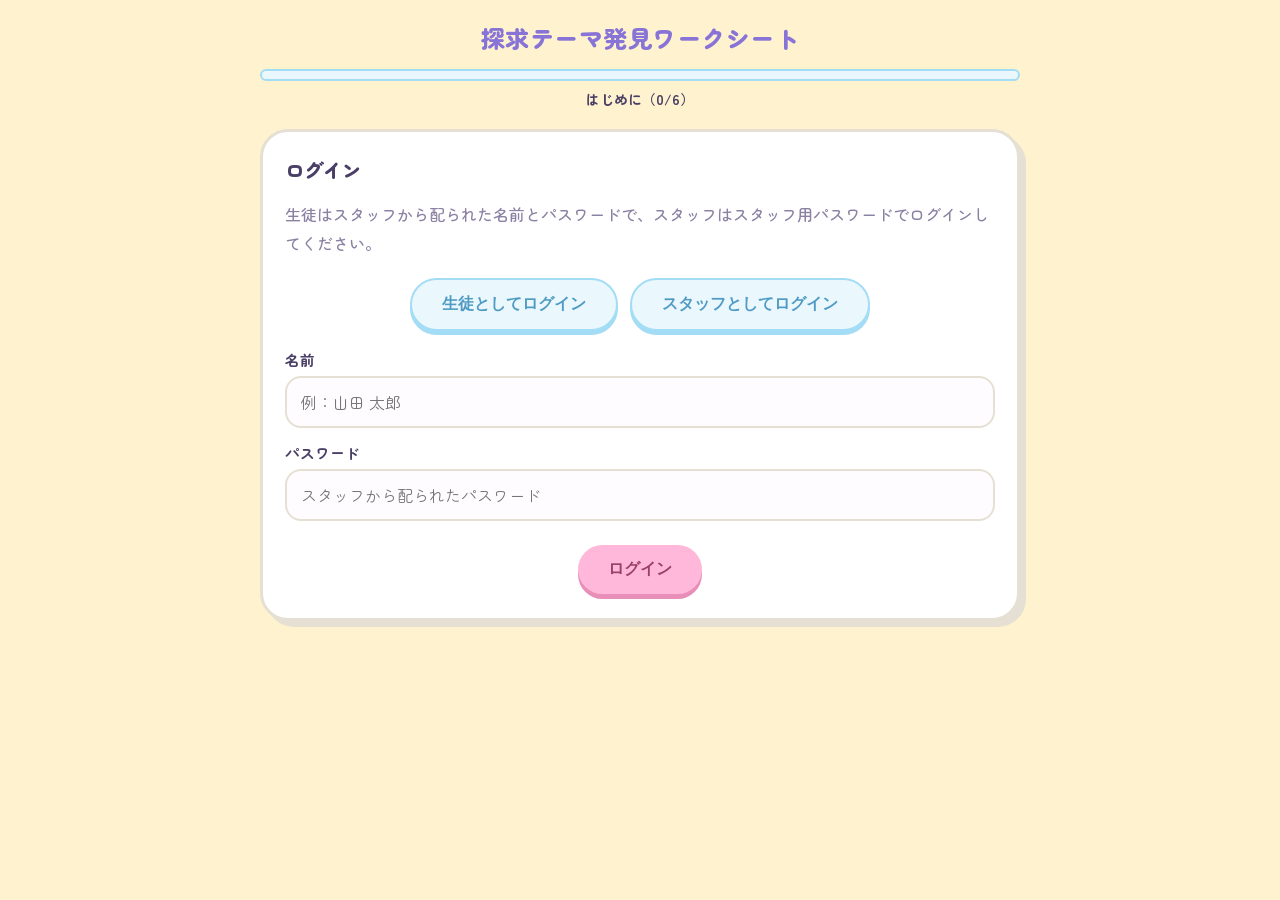
==== index.html @ 1275857d "Add files via upload" ====
<!DOCTYPE html>
<html lang="ja">
<head>
<meta charset="UTF-8">
<meta name="viewport" content="width=device-width, initial-scale=1.0">
<meta name="robots" content="noindex, nofollow">
<title>探求テーマ発見ワークシート</title>
<link rel="stylesheet" href="style.css">
</head>
<body>
<div class="app">
  <div id="app-header"></div>

  <div class="card">
    <h2>「好き」や「気になる」から、調べてみたい問いをつくろう</h2>
    <p class="lead">
      まず30個の文を直感でチェックします。「少しでも気になる」「もっと知りたい」と思ったら
      点数を高めに、そうでなければ低めに選んでください。迷ったときは、深く考えすぎず
      今の気分で選んでOKです。
    </p>

    <label class="field">名前
      <input type="text" id="name" placeholder="例：山田 太郎">
    </label>
    <label class="field">学年
      <input type="text" id="grade" placeholder="例：中学2年">
    </label>
    <label class="field">日付
      <input type="date" id="date">
    </label>
  </div>

  <div class="intro-buttons">
    <button type="button" class="btn btn-primary" id="start-btn">はじめる →</button>
  </div>
  <div class="intro-buttons">
    <a class="btn btn-ghost" href="mypage.html">自分の結果を見る</a>
  </div>
  <div class="intro-buttons">
    <button type="button" class="btn btn-ghost" id="logout-btn" style="opacity:.7;">ログアウト</button>
  </div>
</div>

<script src="app.js"></script>
<script>
  renderHeader(0);
  const auth = requireStudentAuth();

  if (auth) {
    const state = loadState();
    document.getElementById("name").value = auth.name;
    document.getElementById("name").disabled = true;
    document.getElementById("grade").value = state.profile.grade;
    document.getElementById("date").value = state.profile.date || new Date().toISOString().slice(0, 10);

    document.getElementById("start-btn").addEventListener("click", () => {
      state.profile.name = auth.name;
      state.profile.grade = document.getElementById("grade").value.trim();
      state.profile.date = document.getElementById("date").value;
      saveState(state);
      goTo("step1.html");
    });

    document.getElementById("logout-btn").addEventListener("click", logout);
  }
</script>
</body>
</html>
---- style.css ----
@import url('https://fonts.googleapis.com/css2?family=Zen+Maru+Gothic:wght@400;500;700;900&display=swap');

:root {
  --purple: #b9a6f7;
  --purple-dark: #8874d6;
  --pink: #ffb8d9;
  --pink-dark: #e88fb9;
  --blue: #a3ddf5;
  --blue-dark: #4f9bc4;
  --ink: #4a3f66;
  --muted: #8b81a3;
  --bg: #fff3cf;
  --card: #ffffff;
  --border: #e5e0d3;
}

* { box-sizing: border-box; }

body {
  margin: 0;
  min-height: 100vh;
  font-family: "Zen Maru Gothic", "Hiragino Kaku Gothic ProN", "Yu Gothic", sans-serif;
  background: var(--bg);
  color: var(--ink);
  padding: 20px 14px 60px;
}

.app {
  max-width: 760px;
  margin: 0 auto;
}

#app-header {
  margin-bottom: 20px;
}

.app-title {
  font-size: 1.5rem;
  font-weight: 900;
  margin: 0 0 14px;
  color: var(--purple-dark);
  text-align: center;
  letter-spacing: .02em;
}

.progress-track {
  height: 12px;
  background: #eaf7fd;
  border: 2px solid var(--blue);
  border-radius: 99px;
  overflow: hidden;
}

.progress-fill {
  height: 100%;
  background: var(--pink);
  border-radius: 99px;
  transition: width .35s ease;
}

.progress-label {
  text-align: center;
  font-size: .88rem;
  font-weight: 700;
  color: var(--ink);
  margin-top: 8px;
}

.card {
  background: var(--card);
  border: 3px solid var(--border);
  border-radius: 28px;
  padding: 24px 22px;
  margin-bottom: 22px;
  box-shadow: 6px 6px 0 var(--border);
}

.card h2 {
  margin-top: 0;
  font-size: 1.2rem;
  font-weight: 900;
  color: var(--ink);
}

.card p.lead {
  color: var(--muted);
  line-height: 1.8;
  font-weight: 500;
}

label.field {
  display: block;
  margin-bottom: 14px;
  font-weight: 700;
  font-size: .92rem;
}

input[type="text"], input[type="date"], textarea {
  width: 100%;
  margin-top: 6px;
  padding: 12px 14px;
  border-radius: 16px;
  border: 2px solid var(--border);
  font-size: 1rem;
  font-family: inherit;
  background: #fffcff;
  transition: border-color .15s, box-shadow .15s;
}

input[type="text"]:focus, input[type="date"]:focus, textarea:focus {
  outline: none;
  border-color: var(--pink);
  box-shadow: 0 0 0 4px rgba(255, 184, 217, 0.35);
}

textarea { resize: vertical; min-height: 64px; }

.question-row {
  padding: 16px 0;
  border-bottom: 2px dashed var(--border);
}
.question-row:last-child { border-bottom: none; }

.question-text {
  font-size: .95rem;
  font-weight: 500;
  margin-bottom: 10px;
  line-height: 1.6;
}

.scale {
  display: flex;
  gap: 6px;
  justify-content: space-between;
}

.scale label {
  flex: 1;
  text-align: center;
  cursor: pointer;
}

.scale input { display: none; }

.scale .opt {
  display: flex;
  flex-direction: column;
  align-items: center;
  gap: 4px;
  padding: 10px 2px;
  border-radius: 16px;
  border: 2px solid var(--border);
  font-size: .7rem;
  font-weight: 700;
  color: var(--muted);
  transition: transform .12s, box-shadow .12s, background .12s, border-color .12s, color .12s;
}

.scale label:hover .opt {
  transform: translateY(-2px);
}

.scale input:checked + .opt {
  color: #fff;
  border-color: transparent;
  transform: translateY(-2px) scale(1.05);
  box-shadow: 0 4px 0 rgba(0,0,0,0.08);
}

.scale label:nth-child(1) input:checked + .opt { background: #6ec3ff; }
.scale label:nth-child(2) input:checked + .opt { background: #6fe0c3; }
.scale label:nth-child(3) input:checked + .opt { background: #ffd166; }
.scale label:nth-child(4) input:checked + .opt { background: #ff9f6e; }
.scale label:nth-child(5) input:checked + .opt { background: #ff6ea5; }

.scale .num { font-size: 1.1rem; font-weight: 900; }

.hexagon-wrap {
  display: flex;
  justify-content: center;
  padding: 8px 0 4px;
}

.top-cats {
  text-align: center;
  font-size: 1rem;
  font-weight: 700;
  color: var(--purple-dark);
  margin-top: 4px;
  line-height: 1.9;
}

.cat-block {
  margin-bottom: 20px;
  padding-bottom: 18px;
  border-bottom: 2px dashed var(--border);
}
.cat-block:last-child { border-bottom: none; margin-bottom: 0; padding-bottom: 0; }

.cat-block h3 {
  font-size: 1.02rem;
  font-weight: 900;
  margin: 0 0 4px;
}

.cat-block .cat-desc {
  font-size: .8rem;
  color: var(--muted);
  font-weight: 500;
  margin: 0 0 12px;
}

.chip-grid {
  display: flex;
  flex-wrap: wrap;
  gap: 9px;
}

.chip {
  position: relative;
}

.chip input { position: absolute; opacity: 0; }

.chip .chip-label {
  display: inline-block;
  padding: 9px 16px;
  border-radius: 999px;
  border: 2px solid transparent;
  background: color-mix(in srgb, var(--c, var(--muted)) 14%, white);
  color: var(--ink);
  font-size: .86rem;
  font-weight: 700;
  cursor: pointer;
  transition: transform .12s, box-shadow .12s, background .12s, color .12s;
}

.chip .chip-label:hover {
  transform: translateY(-2px) scale(1.04);
}

.chip input:checked + .chip-label {
  color: #fff;
  box-shadow: 0 4px 0 rgba(0,0,0,0.08);
  transform: translateY(-2px);
}

.type-ref-list {
  margin: 0;
  padding-left: 1.4em;
  color: var(--ink);
}

.type-ref-list li {
  padding: 7px 0;
  font-size: .92rem;
  font-weight: 500;
  line-height: 1.5;
}

.check-list label, .radio-list label {
  display: flex;
  align-items: flex-start;
  gap: 10px;
  padding: 12px 0;
  border-bottom: 2px dashed var(--border);
  font-size: .92rem;
  font-weight: 500;
  cursor: pointer;
}
.check-list label:last-child, .radio-list label:last-child { border-bottom: none; }

.select-count {
  font-size: .85rem;
  font-weight: 700;
  color: var(--muted);
  margin-top: 10px;
}

.select-count.warn { color: #e8791a; }

.nav-row {
  display: flex;
  justify-content: space-between;
  align-items: center;
  margin: 22px 0 40px;
}

.btn {
  display: inline-block;
  padding: 14px 30px;
  border-radius: 999px;
  font-size: 1rem;
  font-weight: 900;
  border: none;
  cursor: pointer;
  text-decoration: none;
  text-align: center;
  transition: transform .12s, box-shadow .12s;
}

.btn:active { transform: translateY(2px); }

.btn-primary {
  background: var(--pink);
  color: #99406b;
  box-shadow: 0 5px 0 var(--pink-dark);
}
.btn-primary:hover { transform: translateY(-2px); box-shadow: 0 7px 0 var(--pink-dark); }
.btn-primary:disabled { opacity: .5; cursor: not-allowed; box-shadow: none; }

.btn-ghost {
  background: #eaf7fd;
  color: var(--blue-dark);
  border: 2px solid var(--blue);
  box-shadow: 0 4px 0 var(--blue);
}
.btn-ghost:hover { transform: translateY(-2px); }

.intro-buttons { text-align: center; margin-top: 24px; }

.summary-box {
  background: #fffaf0;
  border: 2px dashed var(--border);
  border-radius: 18px;
  padding: 16px 18px;
  white-space: pre-wrap;
  font-size: .85rem;
  color: var(--ink);
  line-height: 1.6;
}

.final-actions {
  display: flex;
  flex-wrap: wrap;
  gap: 12px;
  justify-content: center;
  margin: 20px 0 8px;
}

.hint {
  font-size: .8rem;
  color: var(--muted);
  margin-top: 4px;
}

.done-banner {
  text-align: center;
  font-weight: 900;
  color: #1f9d5a;
  background: #eafff2;
  border: 2px solid #b8f3d1;
  border-radius: 18px;
  padding: 14px;
  margin-bottom: 16px;
}

@media print {
  #app-header, .nav-row, .final-actions, .btn { display: none !important; }
}
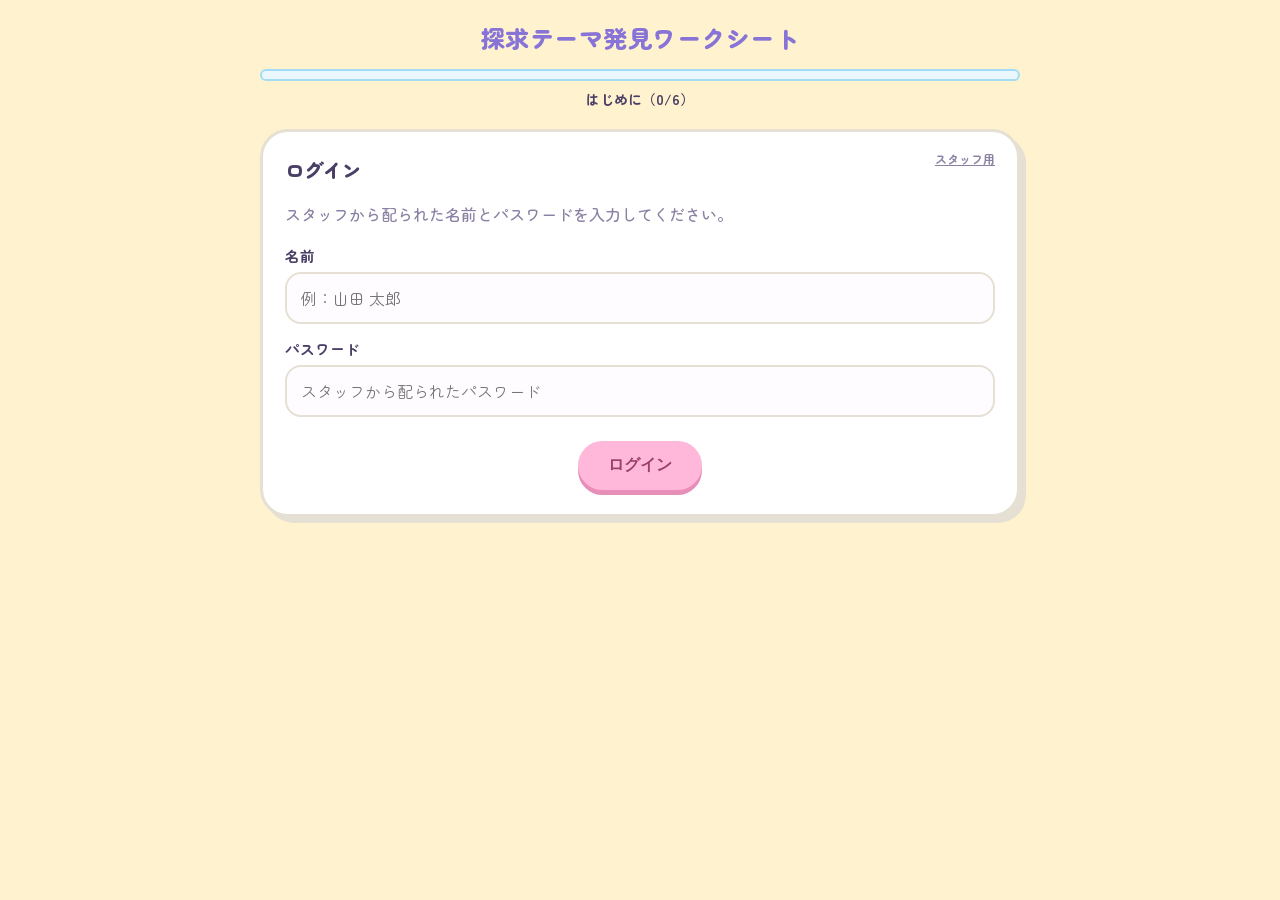
==== commit 971bd27a: "Add files via upload" ====
--- a/index.html
+++ b/index.html
@@ -4,6 +4,7 @@
 <meta charset="UTF-8">
 <meta name="viewport" content="width=device-width, initial-scale=1.0">
 <meta name="robots" content="noindex, nofollow">
+<link rel="icon" type="image/jpeg" href="favicon.jpg">
 <title>探求テーマ発見ワークシート</title>
 <link rel="stylesheet" href="style.css">
 </head>
@@ -34,10 +35,7 @@
     <button type="button" class="btn btn-primary" id="start-btn">はじめる →</button>
   </div>
   <div class="intro-buttons">
-    <a class="btn btn-ghost" href="mypage.html">自分の結果を見る</a>
-  </div>
-  <div class="intro-buttons">
-    <button type="button" class="btn btn-ghost" id="logout-btn" style="opacity:.7;">ログアウト</button>
+    <a class="btn btn-ghost" href="choose.html">← 戻る</a>
   </div>
 </div>
 
@@ -60,8 +58,6 @@
       saveState(state);
       goTo("step1.html");
     });
-
-    document.getElementById("logout-btn").addEventListener("click", logout);
   }
 </script>
 </body>
--- a/style.css
+++ b/style.css
@@ -113,6 +113,39 @@
   box-shadow: 0 0 0 4px rgba(255, 184, 217, 0.35);
 }
 
+select {
+  width: 100%;
+  margin-top: 6px;
+  padding: 12px 42px 12px 16px;
+  border-radius: 999px;
+  border: 2px solid var(--pink);
+  font-size: 1rem;
+  font-weight: 700;
+  font-family: inherit;
+  color: var(--ink);
+  background-color: #fffcff;
+  background-image: url("data:image/svg+xml;utf8,<svg xmlns='http://www.w3.org/2000/svg' viewBox='0 0 24 24'><path d='M6 9l6 6 6-6' fill='none' stroke='%23e88fb9' stroke-width='2.5' stroke-linecap='round' stroke-linejoin='round'/></svg>");
+  background-repeat: no-repeat;
+  background-position: right 14px center;
+  background-size: 18px;
+  appearance: none;
+  -webkit-appearance: none;
+  -moz-appearance: none;
+  cursor: pointer;
+  box-shadow: 0 4px 0 var(--pink-dark);
+  transition: transform .12s, box-shadow .12s, border-color .15s;
+}
+
+select:hover {
+  transform: translateY(-2px);
+}
+
+select:focus {
+  outline: none;
+  border-color: var(--pink-dark);
+  box-shadow: 0 4px 0 var(--pink-dark), 0 0 0 4px rgba(255, 184, 217, 0.35);
+}
+
 textarea { resize: vertical; min-height: 64px; }
 
 .question-row {
@@ -181,6 +214,18 @@
   padding: 8px 0 4px;
 }
 
+.hex-box {
+  width: 320px;
+  height: 320px;
+  max-width: 100%;
+  aspect-ratio: 1 / 1;
+}
+
+.hex-box-sm {
+  width: 280px;
+  height: 280px;
+}
+
 .top-cats {
   text-align: center;
   font-size: 1rem;
@@ -319,6 +364,24 @@
 
 .intro-buttons { text-align: center; margin-top: 24px; }
 
+.login-card { position: relative; }
+
+.staff-link {
+  position: absolute;
+  top: 14px;
+  right: 16px;
+  background: none;
+  border: none;
+  padding: 4px 6px;
+  font-family: inherit;
+  font-size: .75rem;
+  font-weight: 700;
+  color: var(--muted);
+  text-decoration: underline;
+  cursor: pointer;
+}
+.staff-link:hover { color: var(--blue-dark); }
+
 .summary-box {
   background: #fffaf0;
   border: 2px dashed var(--border);
@@ -358,3 +421,39 @@
 @media print {
   #app-header, .nav-row, .final-actions, .btn { display: none !important; }
 }
+
+/* ---------------- responsive: tablet ---------------- */
+@media (max-width: 768px) {
+  body { padding: 18px 12px 48px; }
+  .app-title { font-size: 1.3rem; }
+  .card { padding: 20px 16px; border-radius: 22px; }
+  .card h2 { font-size: 1.1rem; }
+}
+
+/* ---------------- responsive: phone ---------------- */
+@media (max-width: 480px) {
+  body { padding: 14px 10px 40px; }
+  .app-title { font-size: 1.1rem; letter-spacing: 0; }
+  .progress-label { font-size: .8rem; }
+
+  .card { padding: 16px 14px; border-radius: 18px; box-shadow: 4px 4px 0 var(--border); }
+  .card h2 { font-size: 1rem; }
+  .card p.lead { font-size: .9rem; }
+
+  .question-text { font-size: .88rem; }
+  .scale { gap: 4px; }
+  .scale .opt { padding: 8px 2px; font-size: .62rem; border-radius: 12px; }
+  .scale .num { font-size: .95rem; }
+
+  .hex-box { width: min(280px, 78vw); height: min(280px, 78vw); }
+  .hex-box-sm { width: min(240px, 70vw); height: min(240px, 70vw); }
+
+  .btn { padding: 12px 20px; font-size: .92rem; }
+  .final-actions { flex-direction: column; align-items: stretch; }
+  .final-actions .btn { width: 100%; }
+
+  .chip .chip-label { padding: 8px 12px; font-size: .8rem; }
+  .cat-block h3 { font-size: .95rem; }
+
+  select { padding: 12px 38px 12px 14px; font-size: .95rem; }
+}
